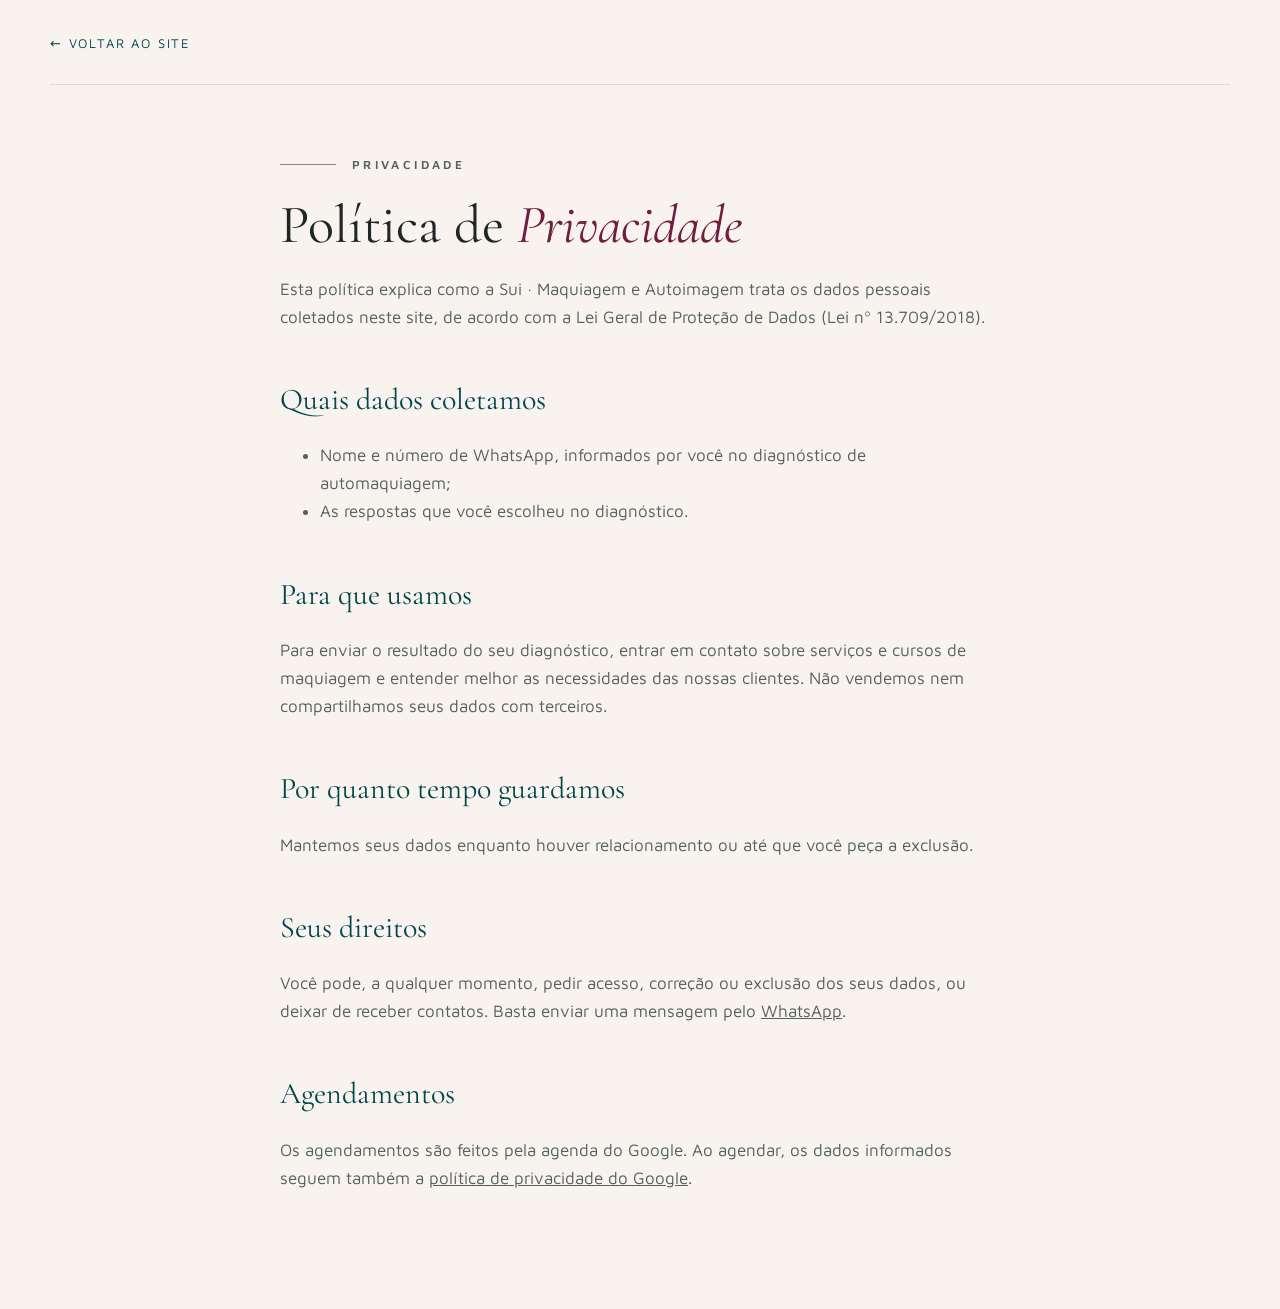
==== privacidade.html @ 6e97ff4d "feat: primeira versão do site da Sui com portfólio, quiz e agendamento Co-Authored-By: Claude Opus 5" ====
<!doctype html>
<html lang="pt-BR">
<head>
  <meta charset="utf-8">
  <meta name="viewport" content="width=device-width, initial-scale=1">
  <title>Política de Privacidade · Sui</title>
  <meta name="robots" content="noindex">
  <link rel="icon" href="assets/img/favicon.png" type="image/png">
  <link rel="preconnect" href="https://fonts.googleapis.com">
  <link rel="preconnect" href="https://fonts.gstatic.com" crossorigin>
  <link href="https://fonts.googleapis.com/css2?family=Cormorant+Garamond:ital,wght@0,400;1,400&family=Maven+Pro:wght@400;500;600&display=swap" rel="stylesheet">
  <link rel="stylesheet" href="assets/css/style.css">
  <style>
    .policy { padding: 60px 0 100px; max-width: 720px; }
    .policy h2 { font-family: var(--font-display); font-weight: 400; font-size: 30px; margin: 44px 0 10px; color: var(--petroleo); }
    .policy p, .policy li { color: var(--ink-soft); }
    .policy-top { padding: 28px 0; border-bottom: 1px solid var(--line-light); }
    .policy-top a { color: var(--petroleo); font-size: 13px; letter-spacing: .14em; text-transform: uppercase; text-decoration: none; }
  </style>
</head>
<body>
  <div class="wrap policy-top"><a href="index.html">&larr; Voltar ao site</a></div>
  <main class="wrap policy">
    <p class="eyebrow">Privacidade</p>
    <h1 class="h2">Política de <em>Privacidade</em></h1>
    <p>Esta política explica como a Sui · Maquiagem e Autoimagem trata os dados pessoais coletados neste site, de acordo com a Lei Geral de Proteção de Dados (Lei nº 13.709/2018).</p>

    <h2>Quais dados coletamos</h2>
    <ul>
      <li>Nome e número de WhatsApp, informados por você no diagnóstico de automaquiagem;</li>
      <li>As respostas que você escolheu no diagnóstico.</li>
    </ul>

    <h2>Para que usamos</h2>
    <p>Para enviar o resultado do seu diagnóstico, entrar em contato sobre serviços e cursos de maquiagem e entender melhor as necessidades das nossas clientes. Não vendemos nem compartilhamos seus dados com terceiros.</p>

    <h2>Por quanto tempo guardamos</h2>
    <p>Mantemos seus dados enquanto houver relacionamento ou até que você peça a exclusão.</p>

    <h2>Seus direitos</h2>
    <p>Você pode, a qualquer momento, pedir acesso, correção ou exclusão dos seus dados, ou deixar de receber contatos. Basta enviar uma mensagem pelo <a data-wa="Olá, Sui! Gostaria de falar sobre os meus dados pessoais." href="#">WhatsApp</a>.</p>

    <h2>Agendamentos</h2>
    <p>Os agendamentos são feitos pela agenda do Google. Ao agendar, os dados informados seguem também a <a href="https://policies.google.com/privacy?hl=pt-BR" target="_blank" rel="noopener">política de privacidade do Google</a>.</p>
  </main>
  <script src="js/config.js"></script>
  <script src="js/main.js"></script>
</body>
</html>
---- assets/css/style.css ----
:root {
  --petroleo: #014649;
  --petroleo-deep: #012527;
  --petroleo-night: #011a1b;
  --ameixa: #711d3f;
  --ameixa-deep: #4d1029;
  --areia: #deab61;
  --areia-soft: #e9c58f;
  --terracota: #c26649;
  --nevoa: #e4d6de;
  --salvia: #92936f;
  --creme: #f8f3ef;
  --ink: #1f2626;
  --ink-soft: #55605f;
  --on-dark: #f3ece4;
  --on-dark-soft: rgba(243, 236, 228, 0.68);
  --line-dark: rgba(222, 171, 97, 0.28);
  --line-light: rgba(1, 70, 73, 0.14);

  --font-display: "Cormorant Garamond", Georgia, serif;
  --font-body: "Maven Pro", system-ui, sans-serif;

  --wrap: 1180px;
  --gutter: clamp(20px, 5vw, 48px);
  --radius: 2px;
  --ease: cubic-bezier(0.22, 0.61, 0.36, 1);
}

*,
*::before,
*::after { box-sizing: border-box; }

[hidden] { display: none !important; }

html { scroll-behavior: smooth; scroll-padding-top: 84px; }

body {
  margin: 0;
  font-family: var(--font-body);
  font-size: 17px;
  line-height: 1.65;
  color: var(--ink);
  background: var(--creme);
  -webkit-font-smoothing: antialiased;
  overflow-x: hidden;
}

img { display: block; max-width: 100%; height: auto; }
a { color: inherit; }
button { font: inherit; cursor: pointer; }

:focus-visible { outline: 2px solid var(--areia); outline-offset: 3px; }

.wrap { width: min(var(--wrap), 100% - var(--gutter) * 2); margin-inline: auto; }

.skip-link {
  position: absolute; left: 12px; top: -60px; z-index: 100;
  background: var(--areia); color: var(--petroleo-night);
  padding: 10px 16px; text-decoration: none; font-weight: 600;
}
.skip-link:focus { top: 12px; }

/* ---------- Logo (PNG usado como máscara para aceitar qualquer cor) ---------- */
.logo-mark {
  display: inline-block;
  aspect-ratio: 727 / 487;
  background-color: currentColor;
  -webkit-mask: url("../img/logo-sui.png") center / contain no-repeat;
  mask: url("../img/logo-sui.png") center / contain no-repeat;
}

/* ---------- Tipografia ---------- */
.eyebrow {
  display: inline-flex; align-items: center; gap: 16px;
  margin: 0 0 22px;
  font-size: 12px; font-weight: 600; letter-spacing: 0.28em; text-transform: uppercase;
  color: var(--terracota);
}
.eyebrow::before { content: ""; width: 56px; height: 1px; background: currentColor; opacity: 0.7; }
.on-dark .eyebrow { color: var(--areia); }

.display {
  margin: 0 0 24px;
  font-family: var(--font-display);
  font-weight: 400;
  font-size: clamp(40px, 6vw, 76px);
  line-height: 1.04;
  letter-spacing: -0.01em;
}
.display em { font-style: italic; color: var(--ameixa); }
.on-dark .display em { color: var(--areia-soft); }

.h2 {
  margin: 0 0 20px;
  font-family: var(--font-display);
  font-weight: 400;
  font-size: clamp(34px, 4.4vw, 54px);
  line-height: 1.08;
}
.h2 em { font-style: italic; color: var(--ameixa); }
.on-dark .h2 em { color: var(--areia-soft); }

.lead { font-size: clamp(17px, 1.6vw, 19px); color: var(--ink-soft); max-width: 56ch; }
.on-dark { color: var(--on-dark); }
.on-dark .lead { color: var(--on-dark-soft); }

/* ---------- Botões ---------- */
.btn {
  display: inline-flex; align-items: center; justify-content: center; gap: 14px;
  min-height: 56px; padding: 16px 30px;
  border: 1px solid transparent; border-radius: var(--radius);
  font-size: 13px; font-weight: 600; letter-spacing: 0.16em; text-transform: uppercase;
  text-decoration: none; text-align: left;
  transition: background-color .3s var(--ease), color .3s var(--ease), border-color .3s var(--ease), transform .3s var(--ease);
}
.btn svg { width: 18px; height: 18px; flex: none; transition: transform .3s var(--ease); }
.btn:hover svg { transform: translateX(4px); }
.btn-gold { background: var(--areia); color: var(--petroleo-night); }
.btn-gold:hover { background: var(--areia-soft); }
.btn-plum { background: var(--ameixa); color: var(--creme); }
.btn-plum:hover { background: var(--ameixa-deep); }
.btn-ghost { border-color: var(--line-dark); color: var(--on-dark); }
.btn-ghost:hover { border-color: var(--areia); color: var(--areia-soft); }
.btn-outline { border-color: var(--petroleo); color: var(--petroleo); }
.btn-outline:hover { background: var(--petroleo); color: var(--creme); }

/* ---------- Header ---------- */
.site-header {
  position: fixed; inset: 0 0 auto; z-index: 50;
  transition: background-color .4s var(--ease), box-shadow .4s var(--ease);
}
.site-header.is-solid { background: rgba(1, 26, 27, 0.92); backdrop-filter: blur(10px); box-shadow: 0 1px 0 var(--line-dark); }
.nav { display: flex; align-items: center; justify-content: space-between; height: 76px; }
.brand { display: inline-flex; align-items: center; gap: 14px; color: var(--areia); text-decoration: none; }
.brand .logo-mark { width: 64px; }
.brand span {
  font-size: 11px; line-height: 1.3; letter-spacing: 0.14em; text-transform: lowercase;
  color: var(--on-dark-soft); border-left: 1px solid var(--line-dark); padding-left: 14px;
}
.nav-links { display: flex; align-items: center; gap: 34px; list-style: none; margin: 0; padding: 0; }
.nav-links a {
  font-size: 13px; letter-spacing: 0.12em; text-transform: uppercase; text-decoration: none;
  color: var(--on-dark-soft); transition: color .25s;
}
.nav-links a:hover { color: var(--areia-soft); }
.nav-links .nav-cta { color: var(--areia); border: 1px solid var(--line-dark); padding: 10px 18px; }
.nav-links .nav-cta:hover { border-color: var(--areia); }
.nav-toggle {
  display: none; background: none; border: 0; padding: 10px; margin-right: -10px; color: var(--on-dark);
}
.nav-toggle span { display: block; width: 24px; height: 1px; background: currentColor; transition: transform .3s, opacity .3s; }
.nav-toggle span + span { margin-top: 7px; }
.nav-open .nav-toggle span:nth-child(1) { transform: translateY(8px) rotate(45deg); }
.nav-open .nav-toggle span:nth-child(2) { opacity: 0; }
.nav-open .nav-toggle span:nth-child(3) { transform: translateY(-8px) rotate(-45deg); }

/* ---------- Hero ---------- */
.hero {
  position: relative; overflow: hidden;
  padding: 150px 0 110px;
  background:
    radial-gradient(60% 70% at 85% 30%, rgba(113, 29, 63, 0.38), transparent 70%),
    radial-gradient(50% 60% at 10% 90%, rgba(222, 171, 97, 0.10), transparent 70%),
    var(--petroleo-night);
}
.hero-grid { display: grid; grid-template-columns: 1.1fr 0.9fr; gap: clamp(40px, 6vw, 90px); align-items: center; }
.hero .lead { margin: 0 0 40px; }
.hero-actions { display: flex; flex-wrap: wrap; align-items: center; gap: 16px 22px; }
.hero-note { font-size: 13px; color: var(--on-dark-soft); max-width: 22ch; line-height: 1.5; }
.hero-photo { position: relative; justify-self: end; width: min(100%, 460px); }
.hero-photo::before {
  content: ""; position: absolute; inset: 22px -22px -22px 22px;
  border: 1px solid var(--line-dark);
}
.hero-photo img { position: relative; width: 100%; aspect-ratio: 4 / 5; object-fit: cover; object-position: 60% 30%; }
.hero-badge {
  position: absolute; left: -34px; bottom: 40px;
  width: 128px; aspect-ratio: 1; display: grid; place-items: center;
  border-radius: 50%; background: var(--ameixa); color: var(--areia);
  box-shadow: 0 20px 50px rgba(0, 0, 0, 0.35);
}
.hero-badge .logo-mark { width: 56px; }
.hero-badge svg { position: absolute; inset: 8px; width: calc(100% - 16px); height: calc(100% - 16px); animation: spin 28s linear infinite; }
.hero-badge text { fill: var(--nevoa); font: 500 8.6px var(--font-body); letter-spacing: 0.22em; text-transform: lowercase; }
@keyframes spin { to { transform: rotate(360deg); } }

/* ---------- Seções ---------- */
.section { padding: clamp(80px, 11vw, 140px) 0; }
.section-head { max-width: 680px; margin-bottom: clamp(44px, 6vw, 72px); }
.section-head.center { margin-inline: auto; text-align: center; }
.section-head.center .eyebrow { justify-content: center; }
.section-head.center .lead { margin-inline: auto; }

/* Sobre */
.about-grid { display: grid; grid-template-columns: 0.85fr 1.15fr; gap: clamp(40px, 7vw, 100px); align-items: center; }
.about-photo { position: relative; }
.about-photo img { width: 100%; aspect-ratio: 4 / 5; object-fit: cover; }
.about-quote {
  position: absolute; right: -28px; bottom: -28px; max-width: 250px;
  padding: 26px 28px; background: var(--petroleo); color: var(--on-dark);
  font-family: var(--font-display); font-style: italic; font-size: 26px; line-height: 1.15;
}
.about-quote small {
  display: block; margin-top: 10px; font-family: var(--font-body); font-style: normal;
  font-size: 11px; letter-spacing: 0.2em; text-transform: uppercase; color: var(--areia);
}
.about-text p { color: var(--ink-soft); max-width: 58ch; }
.values {
  display: flex; flex-wrap: wrap; gap: 10px 18px; margin: 34px 0 0; padding: 0; list-style: none;
  font-family: var(--font-display); font-style: italic; font-size: 24px; color: var(--ameixa);
}
.values li + li::before { content: "•"; margin-right: 18px; color: var(--areia); font-style: normal; font-size: 14px; vertical-align: middle; }

/* Serviços */
.services { background: var(--nevoa); }
.service-grid { display: grid; grid-template-columns: repeat(auto-fit, minmax(250px, 1fr)); gap: 1px; background: rgba(113, 29, 63, 0.16); border: 1px solid rgba(113, 29, 63, 0.16); }
.service {
  display: flex; flex-direction: column; gap: 14px;
  padding: 40px 32px; background: var(--creme);
  transition: background-color .35s var(--ease);
}
.service:hover { background: #fff; }
.service-num { font-family: var(--font-display); font-size: 18px; color: var(--terracota); }
.service h3 { margin: 0; font-family: var(--font-display); font-weight: 500; font-size: 28px; line-height: 1.15; color: var(--petroleo); }
.service p { margin: 0; color: var(--ink-soft); font-size: 15.5px; flex: 1; }
.service a {
  align-self: flex-start; font-size: 12px; font-weight: 600; letter-spacing: 0.16em; text-transform: uppercase;
  color: var(--ameixa); text-decoration: none; border-bottom: 1px solid currentColor; padding-bottom: 3px;
}

/* Portfólio */
.portfolio { background: var(--petroleo-deep); }
.gallery { display: grid; grid-template-columns: repeat(3, 1fr); gap: 14px; }
.gallery button {
  position: relative; padding: 0; border: 0; background: none; overflow: hidden; aspect-ratio: 4 / 5;
}
.gallery button:nth-child(3n + 2) { transform: translateY(40px); }
.gallery figure { margin: 0; height: 100%; }
.gallery img { width: 100%; height: 100%; object-fit: cover; transition: transform .8s var(--ease), filter .8s var(--ease); filter: saturate(0.92); }
.gallery button:hover img { transform: scale(1.04); filter: saturate(1.05); }
.gallery figcaption {
  position: absolute; inset: auto 0 0; padding: 40px 20px 18px; text-align: left;
  background: linear-gradient(transparent, rgba(1, 26, 27, 0.85));
  color: var(--on-dark); font-size: 12px; letter-spacing: 0.18em; text-transform: uppercase;
}

.testimonials { display: grid; grid-template-columns: repeat(3, 1fr); gap: 24px; margin-top: clamp(90px, 10vw, 130px); }
.testimonial {
  margin: 0; padding: 36px 32px; border: 1px solid var(--line-dark);
  display: flex; flex-direction: column; gap: 22px;
}
.testimonial blockquote {
  margin: 0; font-family: var(--font-display); font-style: italic; font-size: 22px; line-height: 1.35; color: var(--on-dark);
}
.testimonial blockquote::before { content: "“"; display: block; font-size: 60px; line-height: .6; color: var(--areia); margin-bottom: 10px; font-style: normal; }
.testimonial figcaption { margin-top: auto; font-size: 13px; letter-spacing: 0.14em; text-transform: uppercase; color: var(--areia); }
.testimonial figcaption span { display: block; margin-top: 4px; letter-spacing: 0.06em; text-transform: none; color: var(--on-dark-soft); }

/* Diagnóstico CTA */
.quiz-cta {
  position: relative; overflow: hidden;
  background: radial-gradient(70% 90% at 90% 10%, rgba(222, 171, 97, 0.22), transparent 60%), var(--ameixa);
}
.quiz-cta-grid { display: grid; grid-template-columns: 1.2fr 0.8fr; gap: 60px; align-items: center; }
.quiz-steps { display: grid; gap: 18px; margin: 0; padding: 0; list-style: none; counter-reset: s; }
.quiz-steps li {
  counter-increment: s; display: grid; grid-template-columns: 44px 1fr; gap: 16px; align-items: baseline;
  padding-bottom: 18px; border-bottom: 1px solid rgba(243, 236, 228, 0.18); color: var(--on-dark-soft);
}
.quiz-steps li::before { content: "0" counter(s); font-family: var(--font-display); font-size: 26px; color: var(--areia); }
.quiz-steps strong { display: block; color: var(--on-dark); font-weight: 500; }

/* Agendamento */
.booking-box {
  display: grid; grid-template-columns: 1fr auto; gap: 30px; align-items: center;
  padding: clamp(32px, 5vw, 56px); border: 1px solid var(--line-light); background: #fff;
}
.booking-box p { margin: 0; color: var(--ink-soft); }
.booking-frame { margin-top: 40px; border: 1px solid var(--line-light); background: #fff; }
.booking-frame iframe { display: block; width: 100%; height: 720px; border: 0; }

/* Footer */
.site-footer { background: var(--petroleo-night); color: var(--on-dark-soft); padding: 80px 0 36px; font-size: 15px; }
.footer-grid { display: grid; grid-template-columns: 1.4fr 1fr 1fr; gap: 40px; padding-bottom: 50px; border-bottom: 1px solid var(--line-dark); }
.footer-brand .logo-mark { width: 110px; color: var(--areia); }
.footer-brand p { max-width: 32ch; margin: 18px 0 0; }
.site-footer h4 { margin: 0 0 16px; font-size: 12px; font-weight: 600; letter-spacing: 0.2em; text-transform: uppercase; color: var(--areia); }
.site-footer ul { list-style: none; margin: 0; padding: 0; display: grid; gap: 10px; }
.site-footer a { text-decoration: none; transition: color .2s; }
.site-footer a:hover { color: var(--areia-soft); }
.footer-bottom { display: flex; flex-wrap: wrap; justify-content: space-between; gap: 12px; padding-top: 28px; font-size: 13px; }

/* WhatsApp flutuante */
.wa-float {
  position: fixed; right: 20px; bottom: 20px; z-index: 40;
  display: inline-flex; align-items: center; gap: 10px;
  padding: 14px 20px; background: var(--petroleo-night); color: var(--on-dark);
  border: 1px solid var(--areia); text-decoration: none; font-size: 14px; font-weight: 500;
  box-shadow: 0 12px 30px rgba(0, 0, 0, 0.25); transition: transform .3s var(--ease);
}
.wa-float:hover { transform: translateY(-3px); }
.wa-float svg { width: 20px; height: 20px; color: #25d366; }

/* Lightbox */
.lightbox { padding: 0; border: 0; background: transparent; max-width: min(92vw, 900px); max-height: 92vh; }
.lightbox::backdrop { background: rgba(1, 18, 19, 0.92); }
.lightbox img { max-height: 86vh; width: auto; margin-inline: auto; }
.lightbox-close {
  position: fixed; top: 18px; right: 22px; width: 44px; height: 44px;
  border: 1px solid var(--line-dark); background: none; color: var(--on-dark); font-size: 26px; line-height: 1;
}

/* Animação de entrada */
.reveal { opacity: 0; transform: translateY(26px); transition: opacity 1s var(--ease), transform 1s var(--ease); }
.reveal.is-visible { opacity: 1; transform: none; }

@media (prefers-reduced-motion: reduce) {
  html { scroll-behavior: auto; }
  .reveal { opacity: 1; transform: none; transition: none; }
  .hero-badge svg { animation: none; }
}

/* ---------- Responsivo ---------- */
@media (max-width: 960px) {
  .nav-toggle { display: block; }
  .nav-links {
    position: fixed; inset: 76px 0 auto; flex-direction: column; align-items: stretch; gap: 0;
    padding: 10px var(--gutter) 30px; background: var(--petroleo-night); border-bottom: 1px solid var(--line-dark);
    transform: translateY(-12px); opacity: 0; visibility: hidden; transition: all .3s var(--ease);
  }
  .nav-open .nav-links { transform: none; opacity: 1; visibility: visible; }
  .nav-links a { display: block; padding: 16px 0; border-bottom: 1px solid rgba(222, 171, 97, 0.12); }
  .nav-links .nav-cta { margin-top: 18px; text-align: center; border: 1px solid var(--areia); }
  .nav-open .site-header { background: var(--petroleo-night); }

  .hero { padding: 120px 0 90px; }
  .hero-grid, .about-grid, .quiz-cta-grid { grid-template-columns: 1fr; }
  .hero-photo { justify-self: center; width: min(100%, 400px); margin-top: 20px; }
  .hero-badge { left: -14px; width: 104px; }
  .hero-badge .logo-mark { width: 46px; }
  .about-quote { right: 0; bottom: -24px; }
  .gallery { grid-template-columns: repeat(2, 1fr); }
  .gallery button:nth-child(3n + 2) { transform: none; }
  .testimonials { grid-template-columns: 1fr; }
  .footer-grid { grid-template-columns: 1fr 1fr; }
  .footer-brand { grid-column: 1 / -1; }
}

@media (max-width: 600px) {
  body { font-size: 16px; }
  .brand span { display: none; }
  .hero-actions .btn { width: 100%; }
  .hero-note { max-width: none; }
  .hero-photo::before { inset: 14px -10px -14px 14px; }
  .about-quote { position: relative; right: auto; bottom: auto; max-width: none; margin-top: -40px; margin-inline: 20px; }
  .gallery { gap: 8px; }
  .booking-box { grid-template-columns: 1fr; }
  .booking-box .btn { width: 100%; }
  .footer-grid { grid-template-columns: 1fr; }
  .wa-float span { display: none; }
  .wa-float { padding: 16px; }
}
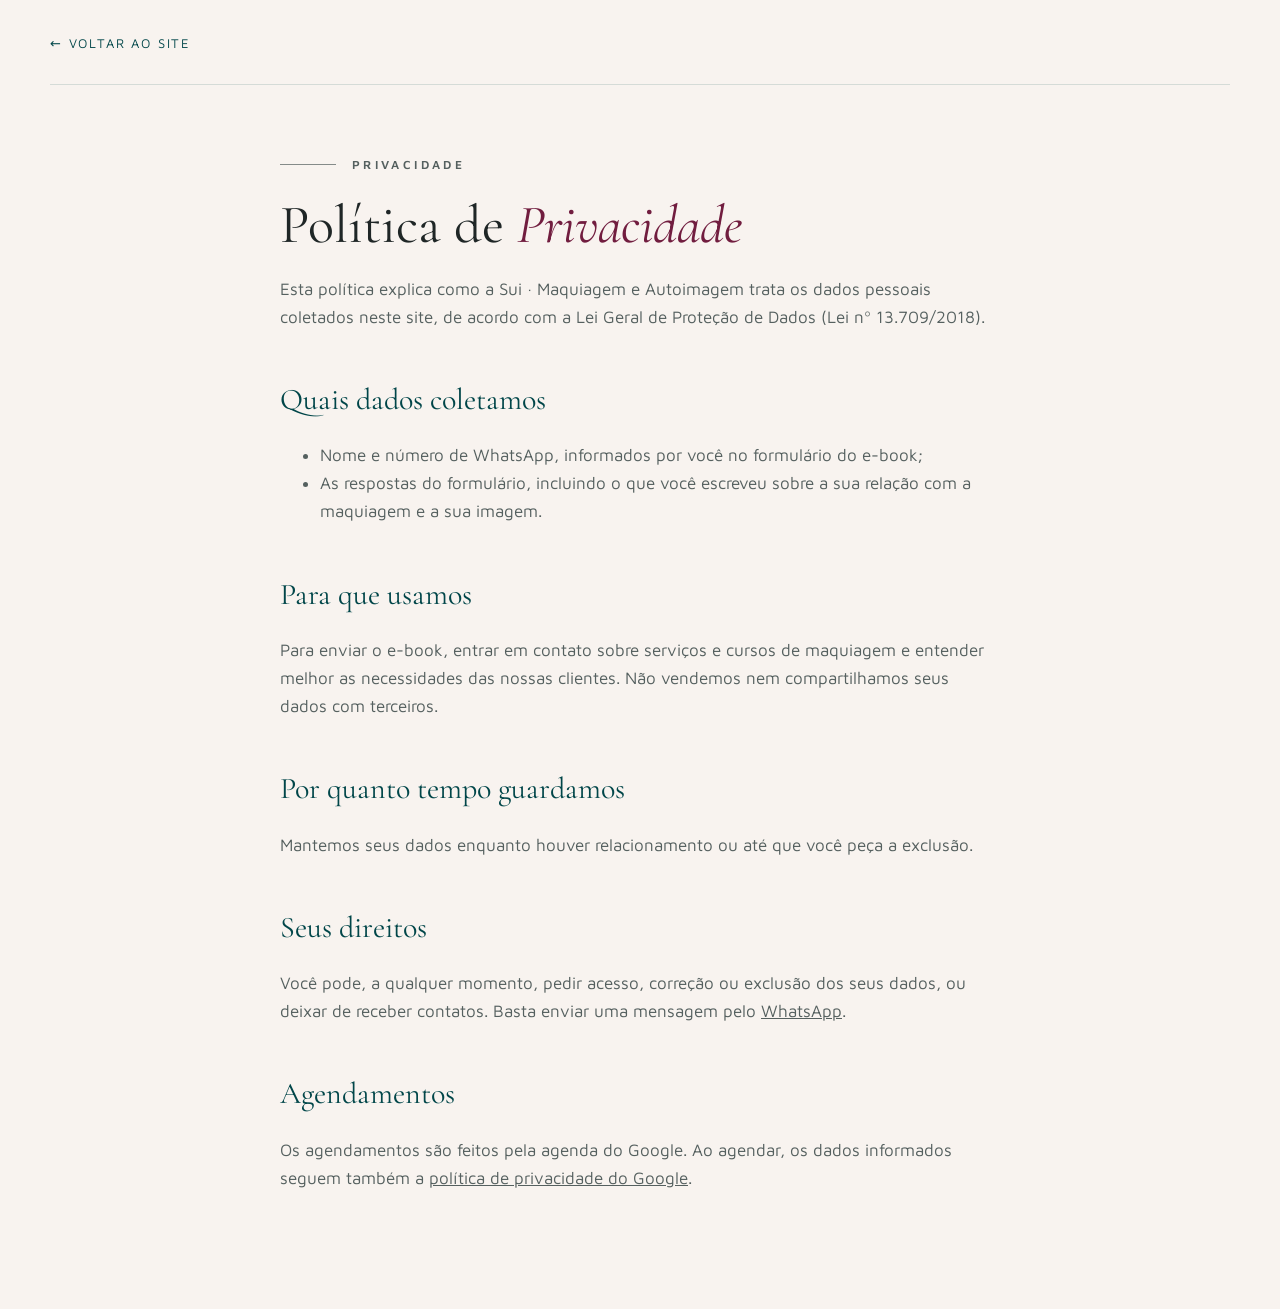
==== commit d95fa822: "feat: troca o diagnóstico por formulário de queixas com e-book de automaquiagem visagista A cliente " ====
--- a/privacidade.html
+++ b/privacidade.html
@@ -27,12 +27,12 @@
 
     <h2>Quais dados coletamos</h2>
     <ul>
-      <li>Nome e número de WhatsApp, informados por você no diagnóstico de automaquiagem;</li>
-      <li>As respostas que você escolheu no diagnóstico.</li>
+      <li>Nome e número de WhatsApp, informados por você no formulário do e-book;</li>
+      <li>As respostas do formulário, incluindo o que você escreveu sobre a sua relação com a maquiagem e a sua imagem.</li>
     </ul>
 
     <h2>Para que usamos</h2>
-    <p>Para enviar o resultado do seu diagnóstico, entrar em contato sobre serviços e cursos de maquiagem e entender melhor as necessidades das nossas clientes. Não vendemos nem compartilhamos seus dados com terceiros.</p>
+    <p>Para enviar o e-book, entrar em contato sobre serviços e cursos de maquiagem e entender melhor as necessidades das nossas clientes. Não vendemos nem compartilhamos seus dados com terceiros.</p>
 
     <h2>Por quanto tempo guardamos</h2>
     <p>Mantemos seus dados enquanto houver relacionamento ou até que você peça a exclusão.</p>
--- a/assets/css/style.css
+++ b/assets/css/style.css
@@ -32,6 +32,11 @@
 
 [hidden] { display: none !important; }
 
+.visually-hidden {
+  position: absolute; width: 1px; height: 1px; margin: -1px; padding: 0; border: 0;
+  overflow: hidden; clip: rect(0 0 0 0); white-space: nowrap;
+}
+
 html { scroll-behavior: smooth; scroll-padding-top: 84px; }
 
 body {
@@ -213,7 +218,7 @@
 
 /* Serviços */
 .services { background: var(--nevoa); }
-.service-grid { display: grid; grid-template-columns: repeat(auto-fit, minmax(250px, 1fr)); gap: 1px; background: rgba(113, 29, 63, 0.16); border: 1px solid rgba(113, 29, 63, 0.16); }
+.service-grid { display: grid; grid-template-columns: repeat(3, 1fr); gap: 1px; background: rgba(113, 29, 63, 0.16); border: 1px solid rgba(113, 29, 63, 0.16); }
 .service {
   display: flex; flex-direction: column; gap: 14px;
   padding: 40px 32px; background: var(--creme);
@@ -227,22 +232,51 @@
   align-self: flex-start; font-size: 12px; font-weight: 600; letter-spacing: 0.16em; text-transform: uppercase;
   color: var(--ameixa); text-decoration: none; border-bottom: 1px solid currentColor; padding-bottom: 3px;
 }
+.service-featured { grid-column: span 2; background: var(--ameixa); }
+.service-featured:hover { background: var(--ameixa-deep); }
+.service-featured .service-num, .service-featured a { color: var(--areia); }
+.service-featured h3 { color: var(--creme); }
+.service-featured p { color: rgba(243, 236, 228, 0.78); max-width: 52ch; }
 
 /* Portfólio */
 .portfolio { background: var(--petroleo-deep); }
-.gallery { display: grid; grid-template-columns: repeat(3, 1fr); gap: 14px; }
+.gallery { position: relative; display: grid; grid-template-columns: repeat(4, 1fr); gap: 14px; padding-bottom: 60px; }
+.gallery.reveal { opacity: 1; transform: none; }
 .gallery button {
+  --offset: 0px;
+  --py: 0px;
   position: relative; padding: 0; border: 0; background: none; overflow: hidden; aspect-ratio: 4 / 5;
-}
-.gallery button:nth-child(3n + 2) { transform: translateY(40px); }
+  transform: translate3d(0, calc(var(--offset) + var(--py)), 0);
+  clip-path: inset(100% 0 0 0);
+  transition: clip-path 1.3s var(--ease) calc(var(--i, 0) * 0.14s);
+  will-change: transform;
+}
+.gallery button:nth-child(even) { --offset: 60px; }
+.gallery.is-visible button { clip-path: inset(0 0 0 0); }
 .gallery figure { margin: 0; height: 100%; }
-.gallery img { width: 100%; height: 100%; object-fit: cover; transition: transform .8s var(--ease), filter .8s var(--ease); filter: saturate(0.92); }
-.gallery button:hover img { transform: scale(1.04); filter: saturate(1.05); }
+.gallery img {
+  width: 100%; height: 100%; object-fit: cover;
+  filter: saturate(0.9);
+  transform: scale(1.22);
+  transition: transform 1.8s var(--ease) calc(var(--i, 0) * 0.14s), filter .8s var(--ease);
+}
+.gallery.is-visible img { transform: scale(1.001); }
+.gallery.is-visible button:hover img { transform: scale(1.06); filter: saturate(1.05); transition-delay: 0s; }
 .gallery figcaption {
-  position: absolute; inset: auto 0 0; padding: 40px 20px 18px; text-align: left;
-  background: linear-gradient(transparent, rgba(1, 26, 27, 0.85));
+  position: absolute; inset: auto 0 0; padding: 60px 20px 18px; text-align: left;
+  background: linear-gradient(transparent, rgba(1, 26, 27, 0.88));
   color: var(--on-dark); font-size: 12px; letter-spacing: 0.18em; text-transform: uppercase;
-}
+  transform: translateY(10px); transition: transform .6s var(--ease);
+}
+.gallery figcaption::before {
+  content: ""; display: block; width: 0; height: 1px; margin-bottom: 12px;
+  background: var(--areia); transition: width .6s var(--ease);
+}
+.gallery button:hover figcaption,
+.gallery button:focus-visible figcaption { transform: none; }
+.gallery button:hover figcaption::before,
+.gallery button:focus-visible figcaption::before { width: 40px; }
+.gallery button:focus-visible { outline-offset: -3px; }
 
 .testimonials { display: grid; grid-template-columns: repeat(3, 1fr); gap: 24px; margin-top: clamp(90px, 10vw, 130px); }
 .testimonial {
@@ -302,12 +336,35 @@
 .wa-float svg { width: 20px; height: 20px; color: #25d366; }
 
 /* Lightbox */
-.lightbox { padding: 0; border: 0; background: transparent; max-width: min(92vw, 900px); max-height: 92vh; }
-.lightbox::backdrop { background: rgba(1, 18, 19, 0.92); }
-.lightbox img { max-height: 86vh; width: auto; margin-inline: auto; }
-.lightbox-close {
-  position: fixed; top: 18px; right: 22px; width: 44px; height: 44px;
-  border: 1px solid var(--line-dark); background: none; color: var(--on-dark); font-size: 26px; line-height: 1;
+.lightbox {
+  width: 100vw; height: 100dvh; max-width: none; max-height: none; margin: 0; padding: 0;
+  border: 0; background: transparent; color: var(--on-dark);
+}
+.lightbox[open] { display: grid; grid-template-rows: 1fr auto; place-items: center; }
+.lightbox::backdrop { background: rgba(1, 18, 19, 0.95); }
+.lightbox-img {
+  max-width: min(88vw, 900px); max-height: calc(100dvh - 120px); width: auto; align-self: end;
+  transition: opacity .35s var(--ease), transform .35s var(--ease);
+}
+.lightbox-img.is-changing { opacity: 0; transform: scale(0.98); }
+.lightbox-bar {
+  display: flex; align-items: center; justify-content: center; gap: 22px; padding: 18px 0 22px;
+  font-size: 12px; letter-spacing: 0.2em; text-transform: uppercase; color: var(--on-dark-soft);
+}
+.lightbox-bar [data-lb-caption] { color: var(--areia-soft); }
+.lightbox-close, .lightbox-nav {
+  display: grid; place-items: center; width: 48px; height: 48px;
+  border: 1px solid var(--line-dark); background: rgba(1, 18, 19, 0.5); color: var(--on-dark);
+  transition: border-color .25s, color .25s;
+}
+.lightbox-close:hover, .lightbox-nav:hover { border-color: var(--areia); color: var(--areia-soft); }
+.lightbox-close { position: fixed; top: 18px; right: 18px; font-size: 26px; line-height: 1; }
+.lightbox-nav { position: fixed; top: 50%; translate: 0 -50%; }
+.lightbox-nav svg { width: 20px; height: 20px; }
+.lightbox-prev { left: 18px; }
+.lightbox-next { right: 18px; }
+@media (max-width: 600px) {
+  .lightbox-nav { top: auto; bottom: 14px; translate: none; }
 }
 
 /* Animação de entrada */
@@ -318,6 +375,9 @@
   html { scroll-behavior: auto; }
   .reveal { opacity: 1; transform: none; transition: none; }
   .hero-badge svg { animation: none; }
+  .gallery button { clip-path: none; transition: none; --py: 0px; }
+  .gallery img, .gallery.is-visible img { transform: none; transition: filter .3s; }
+  .lightbox-img { transition: none; }
 }
 
 /* ---------- Responsivo ---------- */
@@ -339,8 +399,9 @@
   .hero-badge { left: -14px; width: 104px; }
   .hero-badge .logo-mark { width: 46px; }
   .about-quote { right: 0; bottom: -24px; }
+  .service-grid { grid-template-columns: repeat(2, 1fr); }
   .gallery { grid-template-columns: repeat(2, 1fr); }
-  .gallery button:nth-child(3n + 2) { transform: none; }
+  .gallery button:nth-child(even) { --offset: 36px; }
   .testimonials { grid-template-columns: 1fr; }
   .footer-grid { grid-template-columns: 1fr 1fr; }
   .footer-brand { grid-column: 1 / -1; }
@@ -354,6 +415,8 @@
   .hero-photo::before { inset: 14px -10px -14px 14px; }
   .about-quote { position: relative; right: auto; bottom: auto; max-width: none; margin-top: -40px; margin-inline: 20px; }
   .gallery { gap: 8px; }
+  .service-grid { grid-template-columns: 1fr; }
+  .service-featured { grid-column: auto; }
   .booking-box { grid-template-columns: 1fr; }
   .booking-box .btn { width: 100%; }
   .footer-grid { grid-template-columns: 1fr; }
